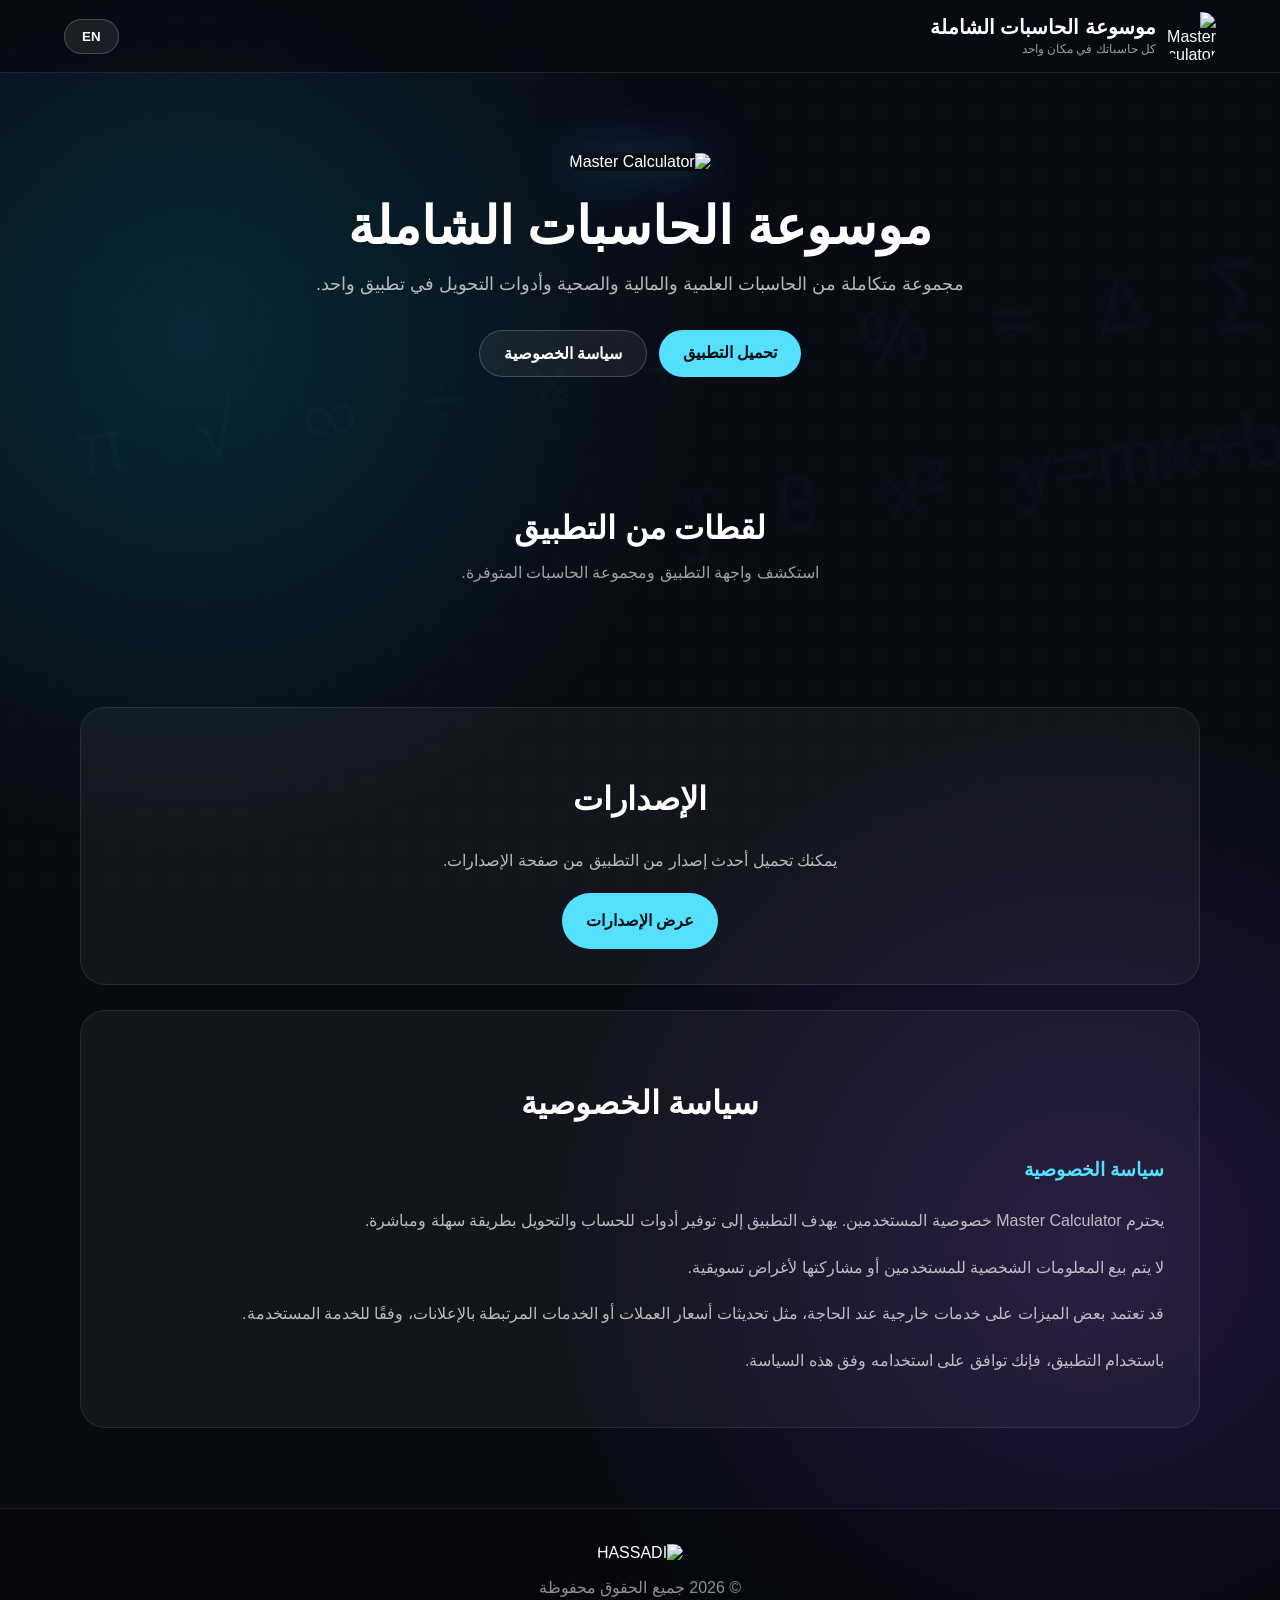
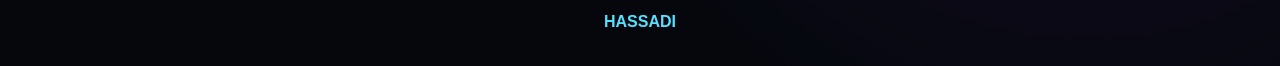
==== index.html @ a5259df1 "Create Master Calculator website" ====
<!DOCTYPE html>
<html lang="ar" dir="rtl">
<head>
  <meta charset="UTF-8">
  <meta name="viewport" content="width=device-width, initial-scale=1.0">

  <title>Master Calculator Hub</title>

  <meta name="description"
        content="Master Calculator Hub - مجموعة شاملة من الحاسبات والأدوات اليومية.">

  <link rel="icon" href="assets/images/app_icon.png">

  <link rel="stylesheet" href="style.css">
</head>

<body>

<div class="math-bg"></div>

<header class="topbar">
  <div class="brand">
    <img src="assets/images/app_icon.png" alt="Master Calculator">
    <div>
      <h1 data-ar="موسوعة الحاسبات الشاملة"
          data-en="Master Calculator Hub">
        موسوعة الحاسبات الشاملة
      </h1>

      <span data-ar="كل حاسباتك في مكان واحد"
            data-en="All your calculators in one place">
        كل حاسباتك في مكان واحد
      </span>
    </div>
  </div>

  <button id="languageButton" class="language-button">
    EN
  </button>
</header>

<main>

  <section class="hero">

    <img class="hero-icon"
         src="assets/images/app_icon.png"
         alt="Master Calculator">

    <h2 data-ar="موسوعة الحاسبات الشاملة"
        data-en="Master Calculator Hub">
      موسوعة الحاسبات الشاملة
    </h2>

    <p data-ar="مجموعة متكاملة من الحاسبات العلمية والمالية والصحية وأدوات التحويل في تطبيق واحد."
       data-en="A complete collection of scientific, financial, health and conversion calculators in one application.">
      مجموعة متكاملة من الحاسبات العلمية والمالية والصحية وأدوات التحويل في تطبيق واحد.
    </p>

    <div class="buttons">

      <a class="primary-button"
         href="#releases"
         data-ar="تحميل التطبيق"
         data-en="Download App">
        تحميل التطبيق
      </a>

      <a class="secondary-button"
         href="#privacy"
         data-ar="سياسة الخصوصية"
         data-en="Privacy Policy">
        سياسة الخصوصية
      </a>

    </div>

  </section>


  <section class="screens-section">

    <h2 data-ar="لقطات من التطبيق"
        data-en="App Screenshots">
      لقطات من التطبيق
    </h2>

    <p class="section-subtitle"
       data-ar="استكشف واجهة التطبيق ومجموعة الحاسبات المتوفرة."
       data-en="Explore the application interface and available calculators.">
      استكشف واجهة التطبيق ومجموعة الحاسبات المتوفرة.
    </p>

    <div id="screenshots" class="screenshots"></div>

  </section>


  <section id="releases" class="card-section">

    <h2 data-ar="الإصدارات"
        data-en="Releases">
      الإصدارات
    </h2>

    <p data-ar="يمكنك تحميل أحدث إصدار من التطبيق من صفحة الإصدارات."
       data-en="Download the latest version of the application from the releases page.">
      يمكنك تحميل أحدث إصدار من التطبيق من صفحة الإصدارات.
    </p>

    <a id="releaseLink"
       class="primary-button"
       href="releases/"
       data-ar="عرض الإصدارات"
       data-en="View Releases">
      عرض الإصدارات
    </a>

  </section>


  <section id="privacy" class="privacy card-section">

    <h2 data-ar="سياسة الخصوصية"
        data-en="Privacy Policy">
      سياسة الخصوصية
    </h2>

    <div id="privacy-ar">

      <h3>سياسة الخصوصية</h3>

      <p>
        يحترم Master Calculator خصوصية المستخدمين.
        يهدف التطبيق إلى توفير أدوات للحساب والتحويل بطريقة سهلة ومباشرة.
      </p>

      <p>
        لا يتم بيع المعلومات الشخصية للمستخدمين أو مشاركتها لأغراض تسويقية.
      </p>

      <p>
        قد تعتمد بعض الميزات على خدمات خارجية عند الحاجة، مثل تحديثات
        أسعار العملات أو الخدمات المرتبطة بالإعلانات، وفقًا للخدمة المستخدمة.
      </p>

      <p>
        باستخدام التطبيق، فإنك توافق على استخدامه وفق هذه السياسة.
      </p>

    </div>

    <div id="privacy-en" class="hidden">

      <h3>Privacy Policy</h3>

      <p>
        Master Calculator respects the privacy of its users.
        The application provides calculation and conversion tools in a simple
        and convenient way.
      </p>

      <p>
        Personal information is not sold or shared for marketing purposes.
      </p>

      <p>
        Some features may rely on external services when necessary, such as
        live currency updates or advertising-related services, according to
        the service being used.
      </p>

      <p>
        By using the application, you agree to use it in accordance with
        this policy.
      </p>

    </div>

  </section>

</main>


<footer>

  <img src="assets/images/app_icon.png"
       alt="HASSADI">

  <p>
    <span data-ar="© 2026 جميع الحقوق محفوظة"
          data-en="© 2026 All Rights Reserved">
      © 2026 جميع الحقوق محفوظة
    </span>
  </p>

  <a href="https://ebrahassad.github.io/Hassad-Apps/#apps"
     target="_blank"
     rel="noopener">
    HASSADI
  </a>

</footer>


<script src="script.js"></script>

</body>
</html>
---- style.css ----
* {
  box-sizing: border-box;
}

html {
  scroll-behavior: smooth;
}

body {
  margin: 0;
  min-height: 100vh;
  font-family: Arial, Tahoma, sans-serif;
  color: #ffffff;
  background:
    radial-gradient(circle at 15% 20%, rgba(0, 220, 255, .14), transparent 30%),
    radial-gradient(circle at 85% 75%, rgba(160, 70, 255, .16), transparent 32%),
    #080b14;
  overflow-x: hidden;
}

.math-bg {
  position: fixed;
  inset: 0;
  pointer-events: none;
  opacity: .10;
  background-image:
    radial-gradient(circle, rgba(255,255,255,.5) 1px, transparent 1px);
  background-size: 32px 32px;
  z-index: -1;
}

.math-bg::after {
  content: "∑  π  √  ∞  ÷  ×  +  −  %  ≈  Δ  ∫  θ  x²  y=mx+b";
  position: absolute;
  inset: 0;
  display: flex;
  align-items: center;
  justify-content: center;
  font-size: clamp(28px, 6vw, 80px);
  line-height: 2;
  word-spacing: 45px;
  transform: rotate(-8deg);
  color: rgba(100, 220, 255, .25);
}

.topbar {
  position: sticky;
  top: 0;
  z-index: 10;

  display: flex;
  align-items: center;
  justify-content: space-between;

  padding: 12px 5%;

  background: rgba(8, 11, 20, .88);
  backdrop-filter: blur(15px);

  border-bottom: 1px solid rgba(255,255,255,.10);
}

.brand {
  display: flex;
  align-items: center;
  gap: 12px;
}

.brand img {
  width: 48px;
  height: 48px;
  border-radius: 14px;
}

.brand h1 {
  margin: 0;
  font-size: 20px;
}

.brand span {
  color: rgba(255,255,255,.60);
  font-size: 12px;
}

.language-button {
  border: 1px solid rgba(255,255,255,.20);
  border-radius: 20px;
  padding: 9px 17px;

  color: white;
  background: rgba(255,255,255,.08);

  cursor: pointer;
  font-weight: bold;
}

main {
  width: min(1120px, 92%);
  margin: auto;
}

.hero {
  text-align: center;
  padding: 80px 15px 65px;
}

.hero-icon {
  width: 125px;
  height: 125px;
  border-radius: 30px;

  box-shadow:
    0 0 45px rgba(0, 210, 255, .25),
    0 0 80px rgba(150, 70, 255, .18);
}

.hero h2 {
  margin: 25px 0 12px;
  font-size: clamp(30px, 6vw, 52px);
}

.hero p {
  max-width: 720px;
  margin: auto;

  color: rgba(255,255,255,.70);
  font-size: 18px;
  line-height: 1.8;
}

.buttons {
  margin-top: 30px;

  display: flex;
  justify-content: center;
  gap: 12px;
  flex-wrap: wrap;
}

.primary-button,
.secondary-button {
  display: inline-block;

  padding: 13px 24px;
  border-radius: 30px;

  text-decoration: none;
  font-weight: bold;

  transition: .2s;
}

.primary-button {
  color: #061016;
  background: #56e0ff;
}

.secondary-button {
  color: white;
  border: 1px solid rgba(255,255,255,.20);
  background: rgba(255,255,255,.06);
}

.primary-button:hover,
.secondary-button:hover {
  transform: translateY(-2px);
}

.screens-section {
  padding: 40px 0 70px;
  text-align: center;
}

.screens-section h2,
.card-section h2 {
  font-size: 32px;
  margin-bottom: 8px;
}

.section-subtitle {
  color: rgba(255,255,255,.60);
}

.screenshots {
  margin-top: 30px;

  display: grid;
  grid-template-columns: repeat(3, 1fr);
  gap: 22px;
}

.screenshot {
  width: 100%;
  display: block;

  border-radius: 20px;

  background: #111522;

  border: 1px solid rgba(255,255,255,.10);

  box-shadow: 0 15px 45px rgba(0,0,0,.30);

  transition: transform .25s;
}

.screenshot:hover {
  transform: translateY(-6px);
}

.card-section {
  margin: 25px 0;
  padding: 35px;

  text-align: center;

  border-radius: 25px;

  background: rgba(255,255,255,.045);
  border: 1px solid rgba(255,255,255,.09);

  line-height: 1.9;
}

.card-section p {
  color: rgba(255,255,255,.70);
}

.privacy {
  text-align: start;
}

.privacy h2 {
  text-align: center;
}

.privacy h3 {
  color: #56e0ff;
}

footer {
  margin-top: 80px;
  padding: 35px 20px;

  text-align: center;

  background: rgba(0,0,0,.30);
  border-top: 1px solid rgba(255,255,255,.08);
}

footer img {
  width: 55px;
  height: 55px;
  border-radius: 14px;
}

footer p {
  color: rgba(255,255,255,.55);
}

footer a {
  color: #56e0ff;
  text-decoration: none;
  font-weight: bold;
}

.hidden {
  display: none;
}

@media (max-width: 800px) {

  .screenshots {
    grid-template-columns: repeat(2, 1fr);
  }

  .hero {
    padding-top: 55px;
  }

}

@media (max-width: 520px) {

  .brand h1 {
    font-size: 16px;
  }

  .brand span {
    display: none;
  }

  .screenshots {
    grid-template-columns: 1fr;
  }

  .card-section {
    padding: 24px;
  }

}
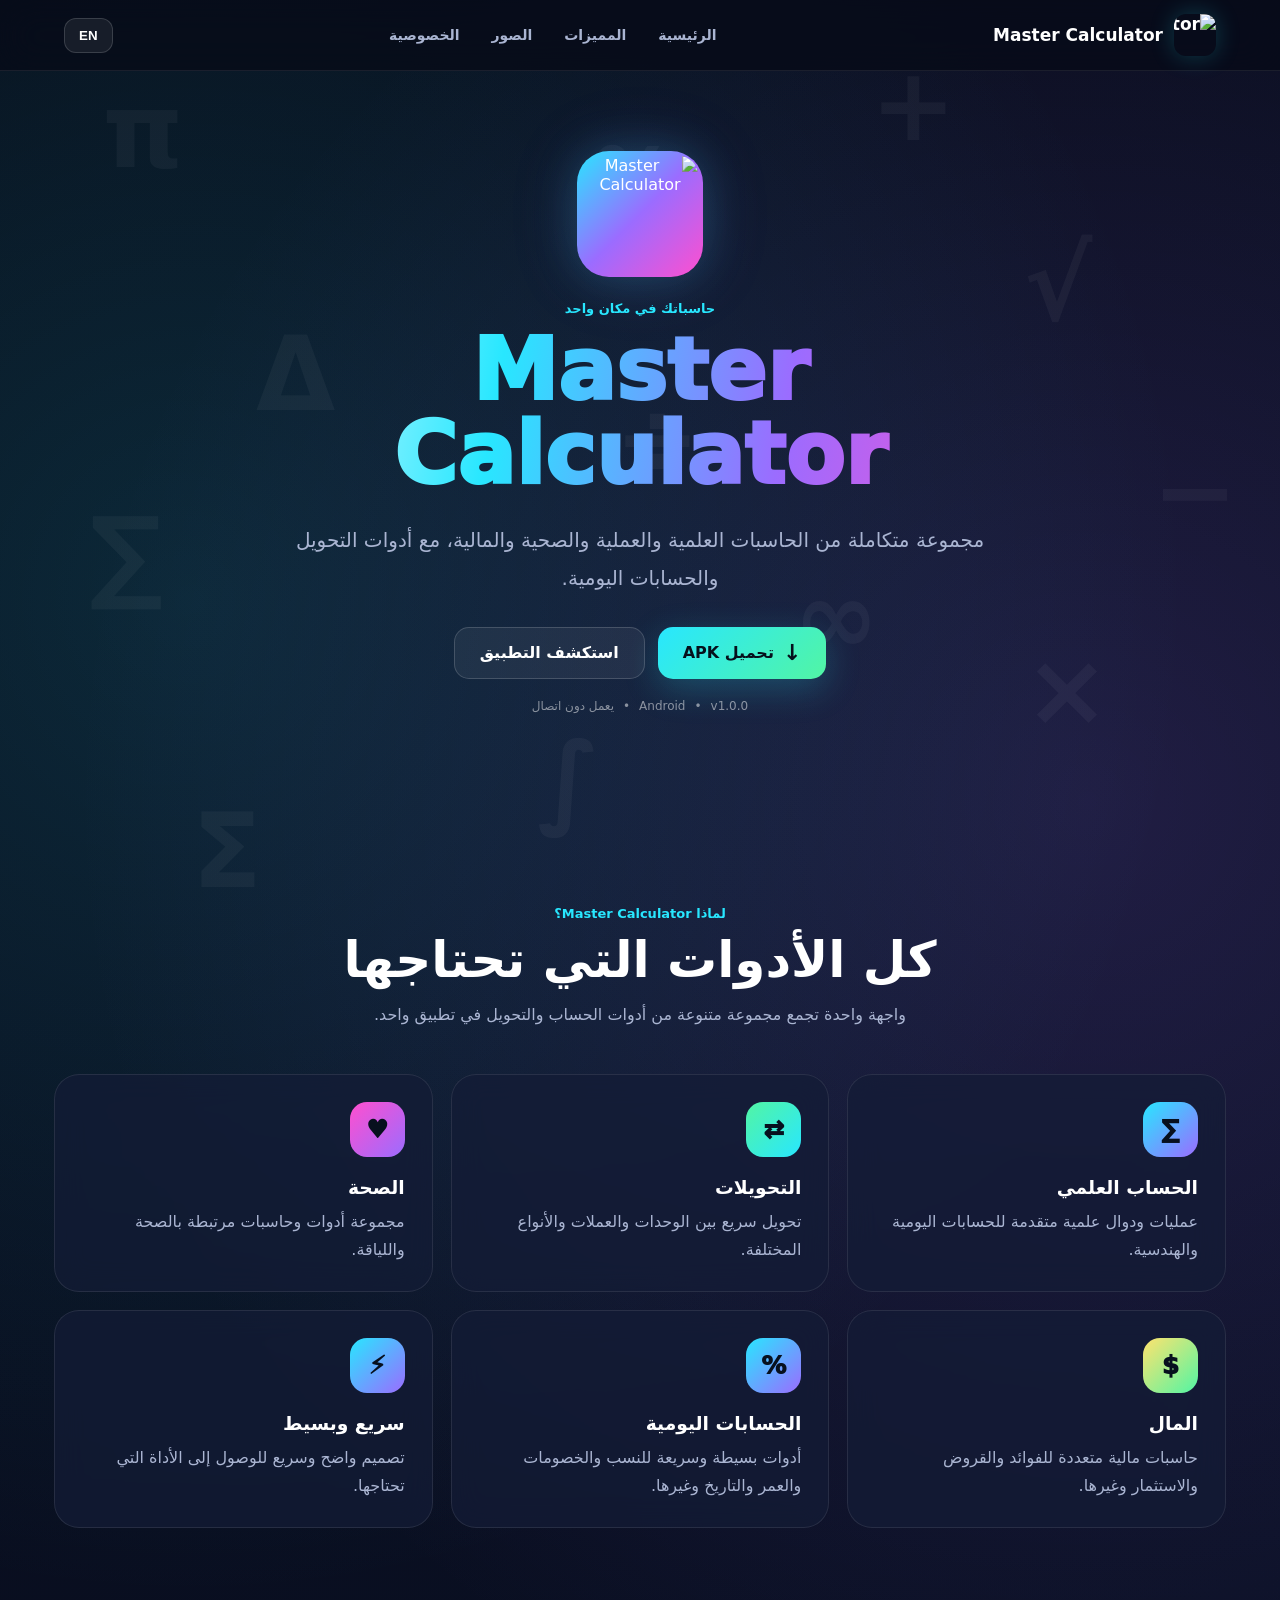
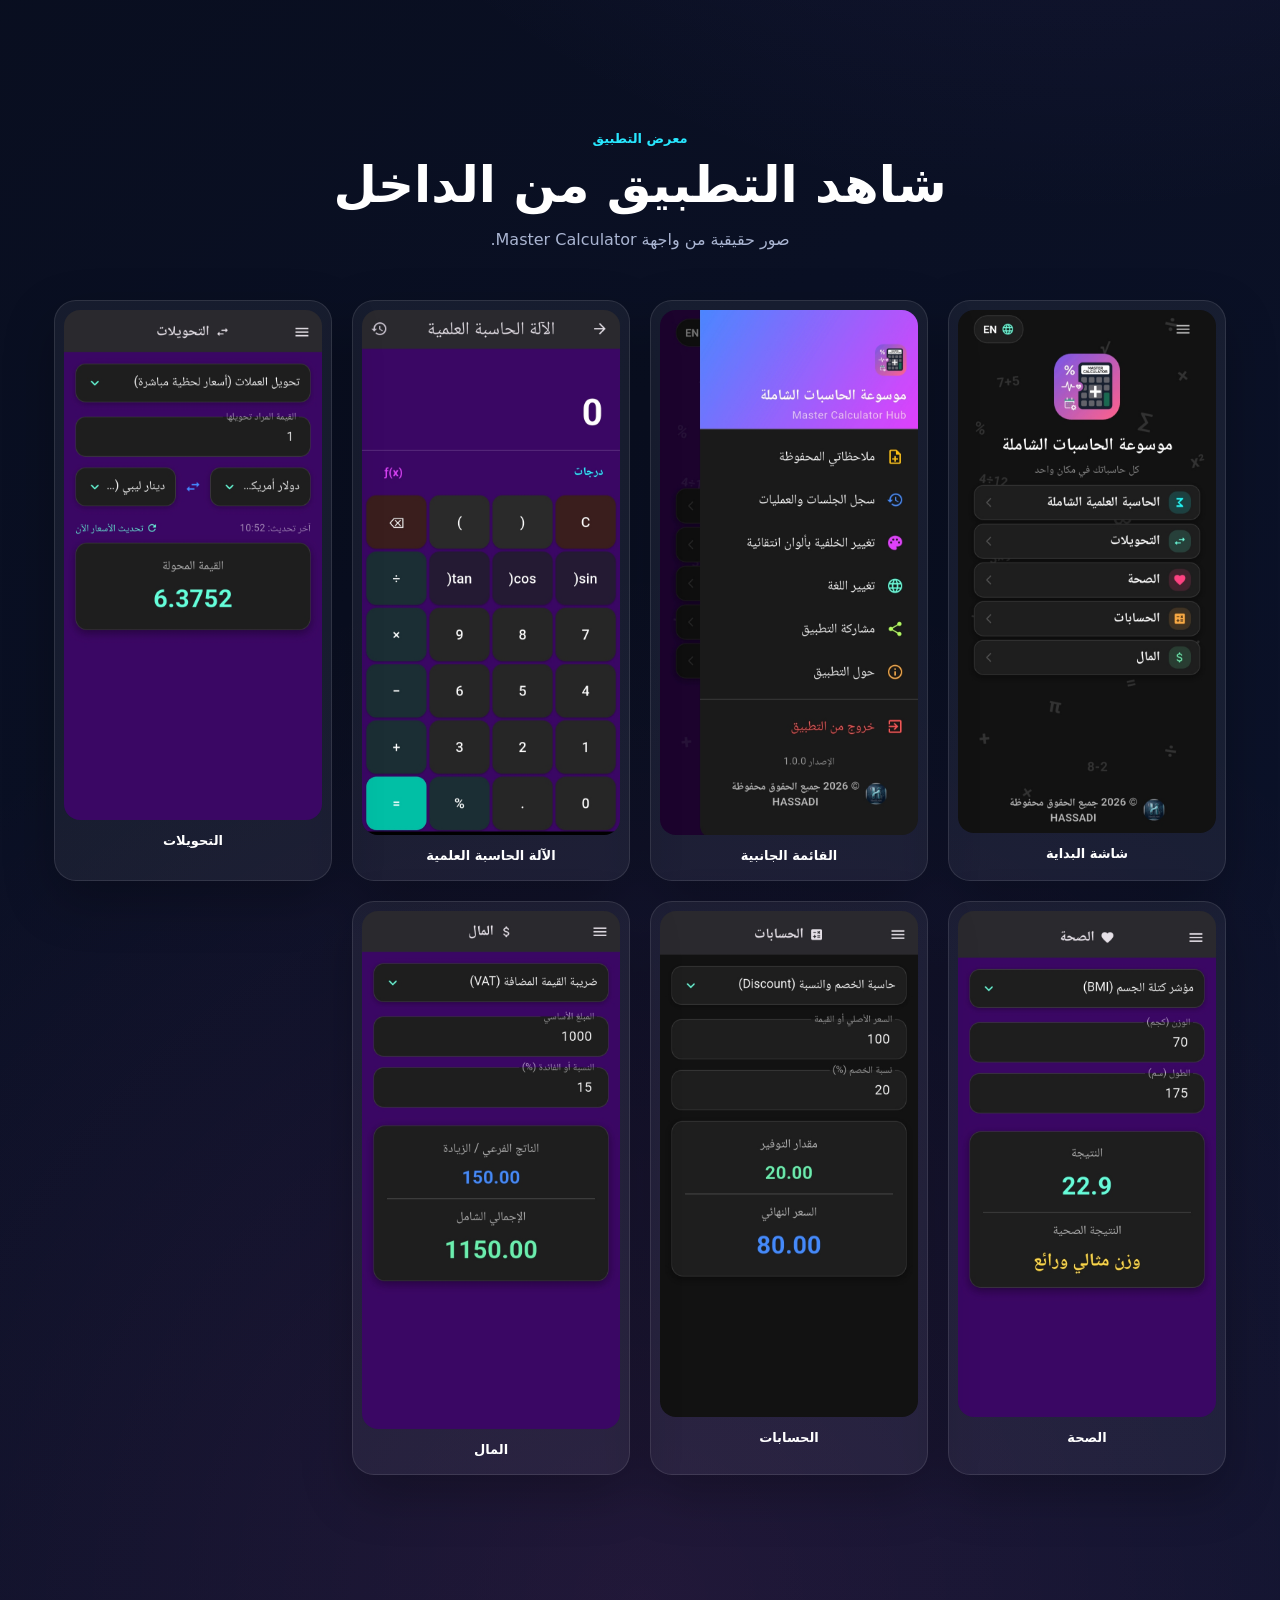
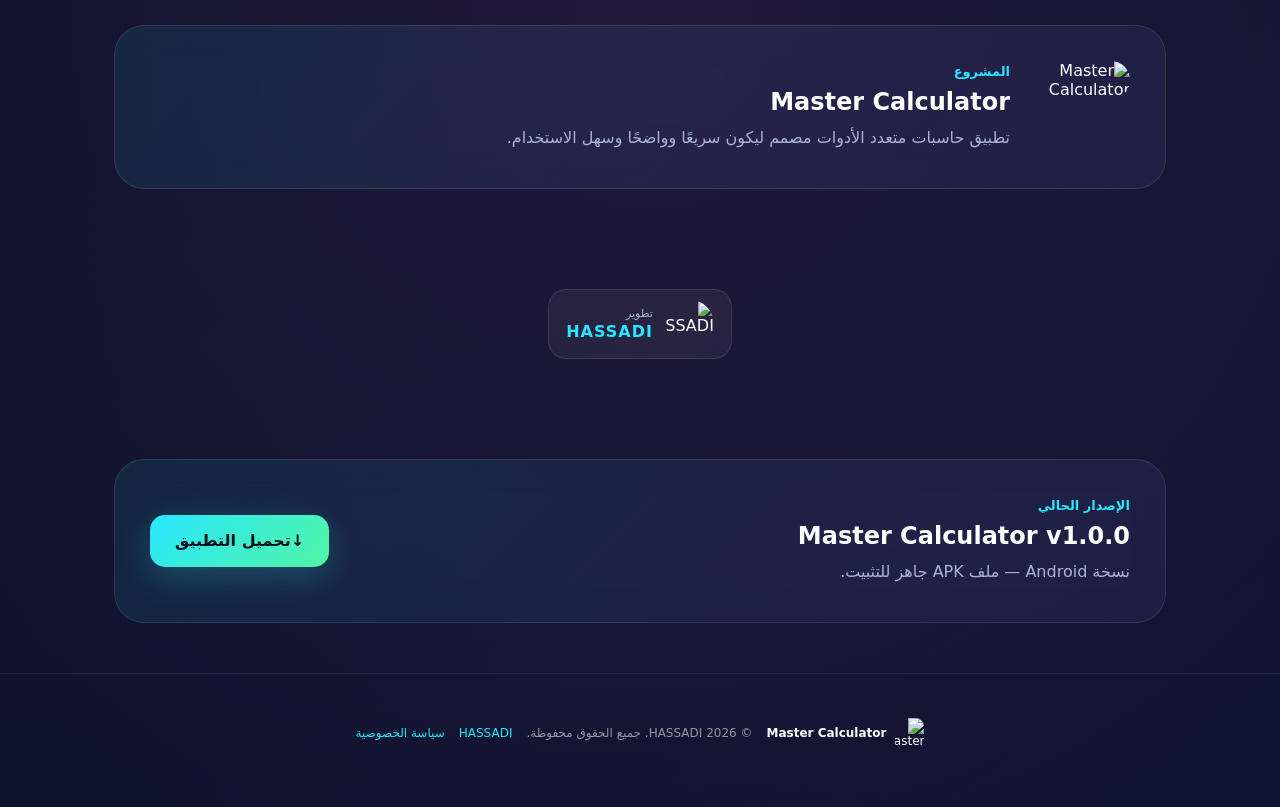
==== commit acadba86: "Redesign Master Calculator website" ====
--- a/index.html
+++ b/index.html
@@ -1,209 +1,587 @@
 <!DOCTYPE html>
 <html lang="ar" dir="rtl">
+
 <head>
   <meta charset="UTF-8">
-  <meta name="viewport" content="width=device-width, initial-scale=1.0">
-
-  <title>Master Calculator Hub</title>
+
+  <meta name="viewport"
+        content="width=device-width, initial-scale=1.0">
+
+  <meta name="theme-color" content="#070b18">
 
   <meta name="description"
-        content="Master Calculator Hub - مجموعة شاملة من الحاسبات والأدوات اليومية.">
-
-  <link rel="icon" href="assets/images/app_icon.png">
-
-  <link rel="stylesheet" href="style.css">
+        content="Master Calculator — مجموعة متكاملة من الحاسبات العلمية والصحية والمالية والتحويلات.">
+
+  <title>Master Calculator</title>
+
+  <link rel="icon"
+        href="assets/icons/app_icon.png">
+
+  <link rel="stylesheet"
+        href="style.css">
 </head>
 
 <body>
 
-<div class="math-bg"></div>
-
-<header class="topbar">
-  <div class="brand">
-    <img src="assets/images/app_icon.png" alt="Master Calculator">
-    <div>
-      <h1 data-ar="موسوعة الحاسبات الشاملة"
-          data-en="Master Calculator Hub">
-        موسوعة الحاسبات الشاملة
-      </h1>
-
-      <span data-ar="كل حاسباتك في مكان واحد"
-            data-en="All your calculators in one place">
-        كل حاسباتك في مكان واحد
-      </span>
+  <div class="math-bg" aria-hidden="true">
+    <span>π</span>
+    <span>√</span>
+    <span>∑</span>
+    <span>×</span>
+    <span>÷</span>
+    <span>∫</span>
+    <span>％</span>
+    <span>∞</span>
+    <span>Δ</span>
+    <span>Σ</span>
+    <span>+</span>
+    <span>−</span>
+  </div>
+
+  <header class="topbar">
+
+    <a class="brand" href="#home">
+      <img
+        src="assets/icons/app_icon.png"
+        alt="Master Calculator">
+
+      <span>Master Calculator</span>
+    </a>
+
+    <nav class="nav">
+
+      <a href="#home"
+         data-ar="الرئيسية"
+         data-en="Home">
+        الرئيسية
+      </a>
+
+      <a href="#features"
+         data-ar="المميزات"
+         data-en="Features">
+        المميزات
+      </a>
+
+      <a href="#screenshots"
+         data-ar="الصور"
+         data-en="Screenshots">
+        الصور
+      </a>
+
+      <a href="privacy.html"
+         data-ar="الخصوصية"
+         data-en="Privacy">
+        الخصوصية
+      </a>
+
+    </nav>
+
+    <button
+      class="language-button"
+      id="languageButton"
+      type="button">
+      EN
+    </button>
+
+  </header>
+
+
+  <main id="home">
+
+    <!-- HERO -->
+
+    <section class="hero">
+
+      <div class="hero-content">
+
+        <div class="hero-icon">
+          <img
+            src="assets/icons/app_icon.png"
+            alt="Master Calculator">
+        </div>
+
+        <div class="hero-badge"
+             data-ar="حاسباتك في مكان واحد"
+             data-en="All your calculators in one place">
+          حاسباتك في مكان واحد
+        </div>
+
+        <h1
+          data-ar="Master Calculator"
+          data-en="Master Calculator">
+          Master Calculator
+        </h1>
+
+        <p class="hero-description"
+           data-ar="مجموعة متكاملة من الحاسبات العلمية والعملية والصحية والمالية، مع أدوات التحويل والحسابات اليومية."
+           data-en="A complete collection of scientific, practical, health and finance calculators, with conversion tools for everyday calculations.">
+          مجموعة متكاملة من الحاسبات العلمية والعملية والصحية والمالية،
+          مع أدوات التحويل والحسابات اليومية.
+        </p>
+
+        <div class="hero-actions">
+
+          <a
+            class="download-button"
+            href="https://github.com/Ebrahassad/master-calculator-site/releases/download/v1.0.0/master-calculator.apk"
+            download="master-calculator.apk">
+
+            <span class="download-icon">↓</span>
+
+            <span
+              data-ar="تحميل APK"
+              data-en="Download APK">
+              تحميل APK
+            </span>
+
+          </a>
+
+          <a
+            class="secondary-button"
+            href="#screenshots"
+            data-ar="استكشف التطبيق"
+            data-en="Explore the App">
+            استكشف التطبيق
+          </a>
+
+        </div>
+
+        <div class="version-line">
+          <span>v1.0.0</span>
+          <span>•</span>
+          <span
+            data-ar="Android"
+            data-en="Android">
+            Android
+          </span>
+          <span>•</span>
+          <span
+            data-ar="يعمل دون اتصال"
+            data-en="Offline Ready">
+            يعمل دون اتصال
+          </span>
+        </div>
+
+      </div>
+
+    </section>
+
+
+    <!-- FEATURES -->
+
+    <section class="section"
+             id="features">
+
+      <div class="section-heading">
+
+        <span class="section-label"
+              data-ar="لماذا Master Calculator؟"
+              data-en="Why Master Calculator?">
+          لماذا Master Calculator؟
+        </span>
+
+        <h2
+          data-ar="كل الأدوات التي تحتاجها"
+          data-en="Everything you need">
+          كل الأدوات التي تحتاجها
+        </h2>
+
+        <p
+          data-ar="واجهة واحدة تجمع مجموعة متنوعة من أدوات الحساب والتحويل في تطبيق واحد."
+          data-en="One application bringing together a wide range of calculation and conversion tools.">
+          واجهة واحدة تجمع مجموعة متنوعة من أدوات الحساب والتحويل في تطبيق واحد.
+        </p>
+
+      </div>
+
+
+      <div class="feature-grid">
+
+        <article class="feature-card">
+          <div class="feature-icon">∑</div>
+          <h3
+            data-ar="الحساب العلمي"
+            data-en="Scientific">
+            الحساب العلمي
+          </h3>
+          <p
+            data-ar="عمليات ودوال علمية متقدمة للحسابات اليومية والهندسية."
+            data-en="Advanced scientific functions for everyday and engineering calculations.">
+            عمليات ودوال علمية متقدمة للحسابات اليومية والهندسية.
+          </p>
+        </article>
+
+
+        <article class="feature-card">
+          <div class="feature-icon">⇄</div>
+          <h3
+            data-ar="التحويلات"
+            data-en="Conversions">
+            التحويلات
+          </h3>
+          <p
+            data-ar="تحويل سريع بين الوحدات والعملات والأنواع المختلفة."
+            data-en="Fast conversion between units, currencies and different formats.">
+            تحويل سريع بين الوحدات والعملات والأنواع المختلفة.
+          </p>
+        </article>
+
+
+        <article class="feature-card">
+          <div class="feature-icon">♥</div>
+          <h3
+            data-ar="الصحة"
+            data-en="Health">
+            الصحة
+          </h3>
+          <p
+            data-ar="مجموعة أدوات وحاسبات مرتبطة بالصحة واللياقة."
+            data-en="Useful tools and calculators related to health and fitness.">
+            مجموعة أدوات وحاسبات مرتبطة بالصحة واللياقة.
+          </p>
+        </article>
+
+
+        <article class="feature-card">
+          <div class="feature-icon">$</div>
+          <h3
+            data-ar="المال"
+            data-en="Finance">
+            المال
+          </h3>
+          <p
+            data-ar="حاسبات مالية متعددة للفوائد والقروض والاستثمار وغيرها."
+            data-en="Multiple financial calculators for interest, loans, investment and more.">
+            حاسبات مالية متعددة للفوائد والقروض والاستثمار وغيرها.
+          </p>
+        </article>
+
+
+        <article class="feature-card">
+          <div class="feature-icon">%</div>
+          <h3
+            data-ar="الحسابات اليومية"
+            data-en="Daily Calculations">
+            الحسابات اليومية
+          </h3>
+          <p
+            data-ar="أدوات بسيطة وسريعة للنسب والخصومات والعمر والتاريخ وغيرها."
+            data-en="Quick tools for percentages, discounts, age, dates and more.">
+            أدوات بسيطة وسريعة للنسب والخصومات والعمر والتاريخ وغيرها.
+          </p>
+        </article>
+
+
+        <article class="feature-card">
+          <div class="feature-icon">⚡</div>
+          <h3
+            data-ar="سريع وبسيط"
+            data-en="Fast & Simple">
+            سريع وبسيط
+          </h3>
+          <p
+            data-ar="تصميم واضح وسريع للوصول إلى الأداة التي تحتاجها."
+            data-en="A clean and fast interface designed for quick access.">
+            تصميم واضح وسريع للوصول إلى الأداة التي تحتاجها.
+          </p>
+        </article>
+
+      </div>
+
+    </section>
+
+
+    <!-- SCREENSHOTS -->
+
+    <section class="section screenshots-section"
+             id="screenshots">
+
+      <div class="section-heading">
+
+        <span class="section-label"
+              data-ar="معرض التطبيق"
+              data-en="App Gallery">
+          معرض التطبيق
+        </span>
+
+        <h2
+          data-ar="شاهد التطبيق من الداخل"
+          data-en="See the app in action">
+          شاهد التطبيق من الداخل
+        </h2>
+
+        <p
+          data-ar="صور حقيقية من واجهة Master Calculator."
+          data-en="Real screenshots from the Master Calculator interface.">
+          صور حقيقية من واجهة Master Calculator.
+        </p>
+
+      </div>
+
+
+      <div class="screenshots-grid">
+
+        <figure class="screenshot-card">
+          <img
+            class="app-screen"
+            src="assets/screens/ar/a_1.jpg"
+            data-ar-src="assets/screens/ar/a_1.jpg"
+            data-en-src="assets/screens/en/e_1.jpg"
+            alt="Master Calculator">
+          <figcaption
+            data-ar="شاشة البداية"
+            data-en="Home Screen">
+            شاشة البداية
+          </figcaption>
+        </figure>
+
+
+        <figure class="screenshot-card">
+          <img
+            class="app-screen"
+            src="assets/screens/ar/a_2.jpg"
+            data-ar-src="assets/screens/ar/a_2.jpg"
+            data-en-src="assets/screens/en/e_2.jpg"
+            alt="Master Calculator Menu">
+          <figcaption
+            data-ar="القائمة الجانبية"
+            data-en="Side Menu">
+            القائمة الجانبية
+          </figcaption>
+        </figure>
+
+
+        <figure class="screenshot-card">
+          <img
+            class="app-screen"
+            src="assets/screens/ar/a_3.jpg"
+            data-ar-src="assets/screens/ar/a_3.jpg"
+            data-en-src="assets/screens/en/e_3.jpg"
+            alt="Scientific Calculator">
+          <figcaption
+            data-ar="الآلة الحاسبة العلمية"
+            data-en="Scientific Calculator">
+            الآلة الحاسبة العلمية
+          </figcaption>
+        </figure>
+
+
+        <figure class="screenshot-card">
+          <img
+            class="app-screen"
+            src="assets/screens/ar/a_4.jpg"
+            data-ar-src="assets/screens/ar/a_4.jpg"
+            data-en-src="assets/screens/en/e_4.jpg"
+            alt="Conversions">
+          <figcaption
+            data-ar="التحويلات"
+            data-en="Conversions">
+            التحويلات
+          </figcaption>
+        </figure>
+
+
+        <figure class="screenshot-card">
+          <img
+            class="app-screen"
+            src="assets/screens/ar/a_5.jpg"
+            data-ar-src="assets/screens/ar/a_5.jpg"
+            data-en-src="assets/screens/en/e_5.jpg"
+            alt="Health">
+          <figcaption
+            data-ar="الصحة"
+            data-en="Health">
+            الصحة
+          </figcaption>
+        </figure>
+
+
+        <figure class="screenshot-card">
+          <img
+            class="app-screen"
+            src="assets/screens/ar/a_6.jpg"
+            data-ar-src="assets/screens/ar/a_6.jpg"
+            data-en-src="assets/screens/en/e_6.jpg"
+            alt="Calculations">
+          <figcaption
+            data-ar="الحسابات"
+            data-en="Calculations">
+            الحسابات
+          </figcaption>
+        </figure>
+
+
+        <figure class="screenshot-card">
+          <img
+            class="app-screen"
+            src="assets/screens/ar/a_7.jpg"
+            data-ar-src="assets/screens/ar/a_7.jpg"
+            data-en-src="assets/screens/en/e_7.jpg"
+            alt="Finance">
+          <figcaption
+            data-ar="المال"
+            data-en="Finance">
+            المال
+          </figcaption>
+        </figure>
+
+      </div>
+
+    </section>
+
+
+    <!-- PROJECT -->
+
+    <section class="project-section">
+
+      <div class="project-card">
+
+        <div class="project-icon">
+          <img
+            src="assets/icons/app_icon.png"
+            alt="Master Calculator">
+        </div>
+
+        <div>
+
+          <span class="section-label"
+                data-ar="المشروع"
+                data-en="The Project">
+            المشروع
+          </span>
+
+          <h2
+            data-ar="Master Calculator"
+            data-en="Master Calculator">
+            Master Calculator
+          </h2>
+
+          <p
+            data-ar="تطبيق حاسبات متعدد الأدوات مصمم ليكون سريعًا وواضحًا وسهل الاستخدام."
+            data-en="A multi-tool calculator app designed to be fast, clear and easy to use.">
+            تطبيق حاسبات متعدد الأدوات مصمم ليكون سريعًا وواضحًا وسهل الاستخدام.
+          </p>
+
+        </div>
+
+      </div>
+
+    </section>
+
+
+    <!-- DEVELOPER -->
+
+    <section class="developer-section">
+
+      <a
+        class="developer-card"
+        href="https://ebrahassad.github.io/Hassadi-Apps/#apps"
+        target="_blank"
+        rel="noopener noreferrer">
+
+        <img
+          src="assets/icons/er_icon.png"
+          alt="HASSADI">
+
+        <div>
+
+          <span
+            data-ar="تطوير"
+            data-en="Developed by">
+            تطوير
+          </span>
+
+          <strong>HASSADI</strong>
+
+        </div>
+
+      </a>
+
+    </section>
+
+
+    <!-- DOWNLOAD -->
+
+    <section class="download-section">
+
+      <div class="download-card">
+
+        <div>
+
+          <span class="section-label"
+                data-ar="الإصدار الحالي"
+                data-en="Current Release">
+            الإصدار الحالي
+          </span>
+
+          <h2>Master Calculator v1.0.0</h2>
+
+          <p
+            data-ar="نسخة Android — ملف APK جاهز للتثبيت."
+            data-en="Android version — APK ready to install.">
+            نسخة Android — ملف APK جاهز للتثبيت.
+          </p>
+
+        </div>
+
+        <a
+          class="download-button"
+          href="https://github.com/Ebrahassad/master-calculator-site/releases/download/v1.0.0/master-calculator.apk"
+          download="master-calculator.apk">
+
+          ↓
+
+          <span
+            data-ar="تحميل التطبيق"
+            data-en="Download App">
+            تحميل التطبيق
+          </span>
+
+        </a>
+
+      </div>
+
+    </section>
+
+  </main>
+
+
+  <footer>
+
+    <div class="footer-brand">
+
+      <img
+        src="assets/icons/app_icon.png"
+        alt="Master Calculator">
+
+      <strong>Master Calculator</strong>
+
     </div>
-  </div>
-
-  <button id="languageButton" class="language-button">
-    EN
-  </button>
-</header>
-
-<main>
-
-  <section class="hero">
-
-    <img class="hero-icon"
-         src="assets/images/app_icon.png"
-         alt="Master Calculator">
-
-    <h2 data-ar="موسوعة الحاسبات الشاملة"
-        data-en="Master Calculator Hub">
-      موسوعة الحاسبات الشاملة
-    </h2>
-
-    <p data-ar="مجموعة متكاملة من الحاسبات العلمية والمالية والصحية وأدوات التحويل في تطبيق واحد."
-       data-en="A complete collection of scientific, financial, health and conversion calculators in one application.">
-      مجموعة متكاملة من الحاسبات العلمية والمالية والصحية وأدوات التحويل في تطبيق واحد.
+
+    <p
+      data-ar="© 2026 HASSADI. جميع الحقوق محفوظة."
+      data-en="© 2026 HASSADI. All rights reserved.">
+      © 2026 HASSADI. جميع الحقوق محفوظة.
     </p>
 
-    <div class="buttons">
-
-      <a class="primary-button"
-         href="#releases"
-         data-ar="تحميل التطبيق"
-         data-en="Download App">
-        تحميل التطبيق
-      </a>
-
-      <a class="secondary-button"
-         href="#privacy"
-         data-ar="سياسة الخصوصية"
-         data-en="Privacy Policy">
-        سياسة الخصوصية
-      </a>
-
-    </div>
-
-  </section>
-
-
-  <section class="screens-section">
-
-    <h2 data-ar="لقطات من التطبيق"
-        data-en="App Screenshots">
-      لقطات من التطبيق
-    </h2>
-
-    <p class="section-subtitle"
-       data-ar="استكشف واجهة التطبيق ومجموعة الحاسبات المتوفرة."
-       data-en="Explore the application interface and available calculators.">
-      استكشف واجهة التطبيق ومجموعة الحاسبات المتوفرة.
-    </p>
-
-    <div id="screenshots" class="screenshots"></div>
-
-  </section>
-
-
-  <section id="releases" class="card-section">
-
-    <h2 data-ar="الإصدارات"
-        data-en="Releases">
-      الإصدارات
-    </h2>
-
-    <p data-ar="يمكنك تحميل أحدث إصدار من التطبيق من صفحة الإصدارات."
-       data-en="Download the latest version of the application from the releases page.">
-      يمكنك تحميل أحدث إصدار من التطبيق من صفحة الإصدارات.
-    </p>
-
-    <a id="releaseLink"
-       class="primary-button"
-       href="releases/"
-       data-ar="عرض الإصدارات"
-       data-en="View Releases">
-      عرض الإصدارات
+    <a
+      href="https://ebrahassad.github.io/Hassadi-Apps/#apps"
+      target="_blank"
+      rel="noopener noreferrer">
+      HASSADI
     </a>
 
-  </section>
-
-
-  <section id="privacy" class="privacy card-section">
-
-    <h2 data-ar="سياسة الخصوصية"
-        data-en="Privacy Policy">
+    <a
+      href="privacy.html"
+      data-ar="سياسة الخصوصية"
+      data-en="Privacy Policy">
       سياسة الخصوصية
-    </h2>
-
-    <div id="privacy-ar">
-
-      <h3>سياسة الخصوصية</h3>
-
-      <p>
-        يحترم Master Calculator خصوصية المستخدمين.
-        يهدف التطبيق إلى توفير أدوات للحساب والتحويل بطريقة سهلة ومباشرة.
-      </p>
-
-      <p>
-        لا يتم بيع المعلومات الشخصية للمستخدمين أو مشاركتها لأغراض تسويقية.
-      </p>
-
-      <p>
-        قد تعتمد بعض الميزات على خدمات خارجية عند الحاجة، مثل تحديثات
-        أسعار العملات أو الخدمات المرتبطة بالإعلانات، وفقًا للخدمة المستخدمة.
-      </p>
-
-      <p>
-        باستخدام التطبيق، فإنك توافق على استخدامه وفق هذه السياسة.
-      </p>
-
-    </div>
-
-    <div id="privacy-en" class="hidden">
-
-      <h3>Privacy Policy</h3>
-
-      <p>
-        Master Calculator respects the privacy of its users.
-        The application provides calculation and conversion tools in a simple
-        and convenient way.
-      </p>
-
-      <p>
-        Personal information is not sold or shared for marketing purposes.
-      </p>
-
-      <p>
-        Some features may rely on external services when necessary, such as
-        live currency updates or advertising-related services, according to
-        the service being used.
-      </p>
-
-      <p>
-        By using the application, you agree to use it in accordance with
-        this policy.
-      </p>
-
-    </div>
-
-  </section>
-
-</main>
-
-
-<footer>
-
-  <img src="assets/images/app_icon.png"
-       alt="HASSADI">
-
-  <p>
-    <span data-ar="© 2026 جميع الحقوق محفوظة"
-          data-en="© 2026 All Rights Reserved">
-      © 2026 جميع الحقوق محفوظة
-    </span>
-  </p>
-
-  <a href="https://ebrahassad.github.io/Hassad-Apps/#apps"
-     target="_blank"
-     rel="noopener">
-    HASSADI
-  </a>
-
-</footer>
-
-
-<script src="script.js"></script>
+    </a>
+
+  </footer>
+
+
+  <script src="script.js"></script>
 
 </body>
 </html>
--- a/style.css
+++ b/style.css
@@ -1,3 +1,17 @@
+:root {
+  --bg: #070b18;
+  --bg2: #0d1530;
+  --card: rgba(20, 28, 55, .72);
+  --card2: rgba(255, 255, 255, .055);
+  --text: #ffffff;
+  --muted: #aab5d2;
+  --cyan: #28e7ff;
+  --purple: #9b6cff;
+  --pink: #ff4fcf;
+  --green: #52f5a4;
+  --yellow: #ffe36e;
+}
+
 * {
   box-sizing: border-box;
 }
@@ -8,294 +22,743 @@
 
 body {
   margin: 0;
+  color: var(--text);
+  background:
+    radial-gradient(circle at 15% 15%, rgba(40, 231, 255, .13), transparent 28%),
+    radial-gradient(circle at 85% 20%, rgba(155, 108, 255, .16), transparent 30%),
+    radial-gradient(circle at 50% 80%, rgba(255, 79, 207, .09), transparent 32%),
+    linear-gradient(145deg, var(--bg), var(--bg2));
+  font-family:
+    system-ui,
+    -apple-system,
+    BlinkMacSystemFont,
+    "Segoe UI",
+    sans-serif;
   min-height: 100vh;
-  font-family: Arial, Tahoma, sans-serif;
-  color: #ffffff;
-  background:
-    radial-gradient(circle at 15% 20%, rgba(0, 220, 255, .14), transparent 30%),
-    radial-gradient(circle at 85% 75%, rgba(160, 70, 255, .16), transparent 32%),
-    #080b14;
   overflow-x: hidden;
+}
+
+a {
+  color: inherit;
+  text-decoration: none;
 }
 
 .math-bg {
   position: fixed;
   inset: 0;
+  overflow: hidden;
   pointer-events: none;
-  opacity: .10;
-  background-image:
-    radial-gradient(circle, rgba(255,255,255,.5) 1px, transparent 1px);
-  background-size: 32px 32px;
   z-index: -1;
 }
 
-.math-bg::after {
-  content: "∑  π  √  ∞  ÷  ×  +  −  %  ≈  Δ  ∫  θ  x²  y=mx+b";
+.math-bg span {
   position: absolute;
-  inset: 0;
-  display: flex;
-  align-items: center;
-  justify-content: center;
-  font-size: clamp(28px, 6vw, 80px);
-  line-height: 2;
-  word-spacing: 45px;
-  transform: rotate(-8deg);
-  color: rgba(100, 220, 255, .25);
-}
+  color: rgba(255, 255, 255, .045);
+  font-size: clamp(50px, 8vw, 110px);
+  font-weight: 800;
+  user-select: none;
+}
+
+.math-bg span:nth-child(1) { top: 8%; left: 8%; }
+.math-bg span:nth-child(2) { top: 25%; left: 80%; }
+.math-bg span:nth-child(3) { top: 55%; left: 7%; }
+.math-bg span:nth-child(4) { top: 70%; left: 80%; }
+.math-bg span:nth-child(5) { top: 42%; left: 48%; }
+.math-bg span:nth-child(6) { top: 80%; left: 42%; }
+.math-bg span:nth-child(7) { top: 13%; left: 45%; }
+.math-bg span:nth-child(8) { top: 62%; left: 62%; }
+.math-bg span:nth-child(9) { top: 35%; left: 20%; }
+.math-bg span:nth-child(10) { top: 88%; left: 15%; }
+.math-bg span:nth-child(11) { top: 5%; left: 68%; }
+.math-bg span:nth-child(12) { top: 48%; left: 90%; }
 
 .topbar {
   position: sticky;
   top: 0;
-  z-index: 10;
+  z-index: 50;
+
+  width: 100%;
 
   display: flex;
   align-items: center;
   justify-content: space-between;
 
-  padding: 12px 5%;
-
-  background: rgba(8, 11, 20, .88);
+  gap: 20px;
+
+  padding: 14px clamp(18px, 5vw, 70px);
+
+  background: rgba(7, 11, 24, .78);
+  border-bottom: 1px solid rgba(255, 255, 255, .08);
+
+  backdrop-filter: blur(18px);
+}
+
+.brand {
+  display: flex;
+  align-items: center;
+  gap: 11px;
+
+  font-weight: 900;
+  font-size: 17px;
+  white-space: nowrap;
+}
+
+.brand img {
+  width: 42px;
+  height: 42px;
+  border-radius: 12px;
+  object-fit: cover;
+  box-shadow: 0 0 25px rgba(40, 231, 255, .22);
+}
+
+.nav {
+  display: flex;
+  align-items: center;
+  justify-content: center;
+  gap: clamp(12px, 3vw, 32px);
+}
+
+.nav a {
+  color: var(--muted);
+  font-size: 14px;
+  font-weight: 700;
+  transition: color .2s ease;
+}
+
+.nav a:hover {
+  color: white;
+}
+
+.language-button {
+  border: 1px solid rgba(255, 255, 255, .15);
+  border-radius: 12px;
+
+  padding: 9px 14px;
+
+  color: white;
+  background: rgba(255, 255, 255, .07);
+
+  font-weight: 800;
+  cursor: pointer;
+}
+
+.hero {
+  min-height: 720px;
+
+  display: flex;
+  align-items: center;
+  justify-content: center;
+
+  text-align: center;
+
+  padding: 80px 20px 90px;
+}
+
+.hero-content {
+  max-width: 850px;
+}
+
+.hero-icon {
+  width: 126px;
+  height: 126px;
+
+  margin: 0 auto 24px;
+
+  padding: 5px;
+
+  border-radius: 32px;
+
+  background:
+    linear-gradient(135deg, var(--cyan), var(--purple), var(--pink));
+
+  box-shadow:
+    0 0 45px rgba(40, 231, 255, .18),
+    0 0 70px rgba(155, 108, 255, .15);
+}
+
+.hero-icon img {
+  width: 100%;
+  height: 100%;
+
+  border-radius: 27px;
+
+  object-fit: cover;
+}
+
+.hero-badge,
+.section-label {
+  color: var(--cyan);
+  font-weight: 800;
+  font-size: 13px;
+}
+
+.hero h1 {
+  margin: 12px 0;
+
+  font-size: clamp(46px, 9vw, 86px);
+  line-height: .98;
+  font-weight: 950;
+
+  background:
+    linear-gradient(
+      100deg,
+      #fff,
+      var(--cyan),
+      var(--purple),
+      var(--pink)
+    );
+
+  -webkit-background-clip: text;
+  background-clip: text;
+  color: transparent;
+}
+
+.hero-description {
+  max-width: 700px;
+
+  margin: 24px auto;
+
+  color: var(--muted);
+
+  font-size: clamp(16px, 2.5vw, 20px);
+  line-height: 1.9;
+}
+
+.hero-actions {
+  display: flex;
+  justify-content: center;
+  align-items: center;
+  flex-wrap: wrap;
+
+  gap: 13px;
+
+  margin-top: 30px;
+}
+
+.download-button,
+.secondary-button {
+  display: inline-flex;
+  align-items: center;
+  justify-content: center;
+
+  min-height: 52px;
+
+  padding: 0 25px;
+
+  border-radius: 15px;
+
+  font-weight: 900;
+
+  transition:
+    transform .2s ease,
+    box-shadow .2s ease;
+}
+
+.download-button {
+  color: #06101c;
+
+  background:
+    linear-gradient(
+      135deg,
+      var(--cyan),
+      var(--green)
+    );
+
+  box-shadow:
+    0 10px 35px rgba(40, 231, 255, .22);
+}
+
+.download-button:hover,
+.secondary-button:hover {
+  transform: translateY(-3px);
+}
+
+.download-icon {
+  font-size: 22px;
+  margin-inline-end: 9px;
+}
+
+.secondary-button {
+  border: 1px solid rgba(255, 255, 255, .16);
+  background: rgba(255, 255, 255, .06);
+}
+
+.version-line {
+  display: flex;
+  justify-content: center;
+  gap: 9px;
+
+  margin-top: 20px;
+
+  color: rgba(255, 255, 255, .5);
+
+  font-size: 12px;
+}
+
+.section {
+  max-width: 1220px;
+  margin: 0 auto;
+
+  padding: 100px 24px;
+}
+
+.section-heading {
+  text-align: center;
+  margin-bottom: 45px;
+}
+
+.section-heading h2 {
+  margin: 9px 0 12px;
+
+  font-size: clamp(30px, 5vw, 50px);
+}
+
+.section-heading p {
+  max-width: 680px;
+
+  margin: auto;
+
+  color: var(--muted);
+
+  line-height: 1.8;
+}
+
+.feature-grid {
+  display: grid;
+
+  grid-template-columns:
+    repeat(3, minmax(0, 1fr));
+
+  gap: 18px;
+}
+
+.feature-card {
+  padding: 27px;
+
+  border:
+    1px solid rgba(255, 255, 255, .09);
+
+  border-radius: 25px;
+
+  background: var(--card);
+
   backdrop-filter: blur(15px);
 
-  border-bottom: 1px solid rgba(255,255,255,.10);
-}
-
-.brand {
-  display: flex;
-  align-items: center;
-  gap: 12px;
-}
-
-.brand img {
+  transition:
+    transform .25s ease,
+    border-color .25s ease;
+}
+
+.feature-card:hover {
+  transform: translateY(-6px);
+
+  border-color:
+    rgba(40, 231, 255, .3);
+}
+
+.feature-icon {
+  width: 55px;
+  height: 55px;
+
+  display: grid;
+  place-items: center;
+
+  margin-bottom: 20px;
+
+  border-radius: 17px;
+
+  color: #07101e;
+
+  background:
+    linear-gradient(
+      135deg,
+      var(--cyan),
+      var(--purple)
+    );
+
+  font-size: 25px;
+  font-weight: 950;
+}
+
+.feature-card:nth-child(2) .feature-icon {
+  background: linear-gradient(135deg, var(--green), var(--cyan));
+}
+
+.feature-card:nth-child(3) .feature-icon {
+  background: linear-gradient(135deg, var(--pink), var(--purple));
+}
+
+.feature-card:nth-child(4) .feature-icon {
+  background: linear-gradient(135deg, var(--yellow), var(--green));
+}
+
+.feature-card h3 {
+  margin: 0 0 10px;
+}
+
+.feature-card p {
+  margin: 0;
+
+  color: var(--muted);
+
+  line-height: 1.75;
+}
+
+.screenshots-grid {
+  display: grid;
+
+  grid-template-columns:
+    repeat(4, minmax(0, 1fr));
+
+  gap: 20px;
+}
+
+.screenshot-card {
+  margin: 0;
+
+  padding: 9px;
+
+  border-radius: 22px;
+
+  background:
+    rgba(255, 255, 255, .055);
+
+  border:
+    1px solid rgba(255, 255, 255, .10);
+
+  box-shadow:
+    0 20px 50px rgba(0, 0, 0, .25);
+
+  transition:
+    transform .25s ease,
+    border-color .25s ease;
+}
+
+.screenshot-card:hover {
+  transform: translateY(-7px);
+
+  border-color:
+    rgba(40, 231, 255, .3);
+}
+
+.app-screen {
+  display: block;
+
+  width: 100%;
+  height: auto;
+
+  border-radius: 16px;
+
+  object-fit: cover;
+}
+
+.screenshot-card figcaption {
+  padding: 13px 5px 8px;
+
+  text-align: center;
+
+  font-size: 13px;
+  font-weight: 800;
+}
+
+.project-section,
+.developer-section,
+.download-section {
+  max-width: 1100px;
+
+  margin: 0 auto;
+
+  padding: 50px 24px;
+}
+
+.project-card,
+.download-card {
+  display: flex;
+  align-items: center;
+  gap: 28px;
+
+  padding: 35px;
+
+  border-radius: 30px;
+
+  border:
+    1px solid rgba(255, 255, 255, .1);
+
+  background:
+    linear-gradient(
+      135deg,
+      rgba(40, 231, 255, .09),
+      rgba(155, 108, 255, .09)
+    );
+
+  backdrop-filter: blur(18px);
+}
+
+.project-icon {
+  flex: 0 0 auto;
+
+  width: 92px;
+  height: 92px;
+}
+
+.project-icon img {
+  width: 100%;
+  height: 100%;
+
+  border-radius: 24px;
+}
+
+.project-card h2,
+.download-card h2 {
+  margin: 8px 0;
+}
+
+.project-card p,
+.download-card p {
+  margin: 0;
+
+  color: var(--muted);
+
+  line-height: 1.8;
+}
+
+.developer-section {
+  display: flex;
+  justify-content: center;
+}
+
+.developer-card {
+  display: inline-flex;
+  align-items: center;
+
+  gap: 13px;
+
+  padding: 10px 17px;
+
+  border-radius: 18px;
+
+  border: 1px solid rgba(255, 255, 255, .1);
+
+  background: rgba(255, 255, 255, .055);
+
+  transition: transform .2s ease;
+}
+
+.developer-card:hover {
+  transform: translateY(-3px);
+}
+
+.developer-card img {
   width: 48px;
   height: 48px;
-  border-radius: 14px;
-}
-
-.brand h1 {
-  margin: 0;
-  font-size: 20px;
-}
-
-.brand span {
-  color: rgba(255,255,255,.60);
+
+  border-radius: 50%;
+
+  object-fit: cover;
+}
+
+.developer-card span {
+  display: block;
+
+  color: var(--muted);
+
+  font-size: 11px;
+}
+
+.developer-card strong {
+  display: block;
+
+  margin-top: 2px;
+
+  color: var(--cyan);
+
+  letter-spacing: 1px;
+}
+
+.download-card {
+  justify-content: space-between;
+}
+
+footer {
+  display: flex;
+  align-items: center;
+  justify-content: center;
+  flex-wrap: wrap;
+
+  gap: 14px;
+
+  padding: 40px 20px 55px;
+
+  color: rgba(255, 255, 255, .55);
+
+  border-top:
+    1px solid rgba(255, 255, 255, .08);
+
   font-size: 12px;
 }
 
-.language-button {
-  border: 1px solid rgba(255,255,255,.20);
-  border-radius: 20px;
-  padding: 9px 17px;
+.footer-brand {
+  display: flex;
+  align-items: center;
+  gap: 8px;
 
   color: white;
-  background: rgba(255,255,255,.08);
-
-  cursor: pointer;
-  font-weight: bold;
-}
-
-main {
-  width: min(1120px, 92%);
+}
+
+.footer-brand img {
+  width: 30px;
+  height: 30px;
+
+  border-radius: 8px;
+}
+
+footer a {
+  color: var(--cyan);
+}
+
+.privacy-page {
+  max-width: 900px;
+
   margin: auto;
-}
-
-.hero {
-  text-align: center;
-  padding: 80px 15px 65px;
-}
-
-.hero-icon {
-  width: 125px;
-  height: 125px;
-  border-radius: 30px;
-
-  box-shadow:
-    0 0 45px rgba(0, 210, 255, .25),
-    0 0 80px rgba(150, 70, 255, .18);
-}
-
-.hero h2 {
-  margin: 25px 0 12px;
-  font-size: clamp(30px, 6vw, 52px);
-}
-
-.hero p {
-  max-width: 720px;
-  margin: auto;
-
-  color: rgba(255,255,255,.70);
-  font-size: 18px;
-  line-height: 1.8;
-}
-
-.buttons {
-  margin-top: 30px;
-
-  display: flex;
-  justify-content: center;
-  gap: 12px;
-  flex-wrap: wrap;
-}
-
-.primary-button,
-.secondary-button {
-  display: inline-block;
-
-  padding: 13px 24px;
-  border-radius: 30px;
-
-  text-decoration: none;
-  font-weight: bold;
-
-  transition: .2s;
-}
-
-.primary-button {
-  color: #061016;
-  background: #56e0ff;
-}
-
-.secondary-button {
-  color: white;
-  border: 1px solid rgba(255,255,255,.20);
-  background: rgba(255,255,255,.06);
-}
-
-.primary-button:hover,
-.secondary-button:hover {
-  transform: translateY(-2px);
-}
-
-.screens-section {
-  padding: 40px 0 70px;
-  text-align: center;
-}
-
-.screens-section h2,
-.card-section h2 {
-  font-size: 32px;
-  margin-bottom: 8px;
-}
-
-.section-subtitle {
-  color: rgba(255,255,255,.60);
-}
-
-.screenshots {
-  margin-top: 30px;
-
-  display: grid;
-  grid-template-columns: repeat(3, 1fr);
-  gap: 22px;
-}
-
-.screenshot {
+
+  padding: 70px 20px;
+}
+
+.privacy-card {
+  padding: clamp(25px, 6vw, 55px);
+
+  border-radius: 32px;
+
+  border:
+    1px solid rgba(255, 255, 255, .1);
+
+  background:
+    rgba(15, 23, 48, .76);
+
+  backdrop-filter: blur(18px);
+}
+
+.privacy-icon {
+  width: 80px;
+  height: 80px;
+
+  margin-bottom: 25px;
+}
+
+.privacy-icon img {
   width: 100%;
-  display: block;
-
-  border-radius: 20px;
-
-  background: #111522;
-
-  border: 1px solid rgba(255,255,255,.10);
-
-  box-shadow: 0 15px 45px rgba(0,0,0,.30);
-
-  transition: transform .25s;
-}
-
-.screenshot:hover {
-  transform: translateY(-6px);
-}
-
-.card-section {
-  margin: 25px 0;
-  padding: 35px;
-
-  text-align: center;
-
-  border-radius: 25px;
-
-  background: rgba(255,255,255,.045);
-  border: 1px solid rgba(255,255,255,.09);
-
-  line-height: 1.9;
-}
-
-.card-section p {
-  color: rgba(255,255,255,.70);
-}
-
-.privacy {
-  text-align: start;
-}
-
-.privacy h2 {
-  text-align: center;
-}
-
-.privacy h3 {
-  color: #56e0ff;
-}
-
-footer {
-  margin-top: 80px;
-  padding: 35px 20px;
-
-  text-align: center;
-
-  background: rgba(0,0,0,.30);
-  border-top: 1px solid rgba(255,255,255,.08);
-}
-
-footer img {
-  width: 55px;
-  height: 55px;
-  border-radius: 14px;
-}
-
-footer p {
-  color: rgba(255,255,255,.55);
-}
-
-footer a {
-  color: #56e0ff;
-  text-decoration: none;
-  font-weight: bold;
-}
-
-.hidden {
-  display: none;
-}
-
-@media (max-width: 800px) {
-
-  .screenshots {
-    grid-template-columns: repeat(2, 1fr);
+  height: 100%;
+
+  border-radius: 22px;
+}
+
+.privacy-card h1 {
+  margin: 10px 0;
+
+  font-size: clamp(34px, 6vw, 55px);
+}
+
+.updated {
+  color: rgba(255, 255, 255, .45);
+  font-size: 12px;
+}
+
+.privacy-card section {
+  margin-top: 42px;
+}
+
+.privacy-card h2 {
+  margin-bottom: 10px;
+}
+
+.privacy-card p {
+  color: var(--muted);
+
+  line-height: 2;
+}
+
+.privacy-developer {
+  margin-top: 15px;
+}
+
+.privacy-back {
+  margin-top: 35px;
+}
+
+@media (max-width: 900px) {
+
+  .nav {
+    display: none;
+  }
+
+  .feature-grid {
+    grid-template-columns:
+      repeat(2, minmax(0, 1fr));
+  }
+
+  .screenshots-grid {
+    grid-template-columns:
+      repeat(3, minmax(0, 1fr));
+  }
+
+}
+
+@media (max-width: 650px) {
+
+  .topbar {
+    padding: 10px 14px;
+  }
+
+  .brand span {
+    font-size: 14px;
+  }
+
+  .brand img {
+    width: 36px;
+    height: 36px;
   }
 
   .hero {
-    padding-top: 55px;
-  }
-
-}
-
-@media (max-width: 520px) {
-
-  .brand h1 {
-    font-size: 16px;
-  }
-
-  .brand span {
-    display: none;
-  }
-
-  .screenshots {
+    min-height: auto;
+    padding: 70px 18px;
+  }
+
+  .hero-icon {
+    width: 100px;
+    height: 100px;
+  }
+
+  .feature-grid,
+  .screenshots-grid {
+    grid-template-columns:
+      repeat(2, minmax(0, 1fr));
+  }
+
+  .feature-card {
+    padding: 20px;
+  }
+
+  .project-card,
+  .download-card {
+    flex-direction: column;
+    align-items: flex-start;
+    padding: 25px;
+  }
+
+  .download-card .download-button {
+    width: 100%;
+  }
+
+  footer {
+    flex-direction: column;
+  }
+
+}
+
+@media (max-width: 400px) {
+
+  .screenshots-grid {
     grid-template-columns: 1fr;
   }
 
-  .card-section {
-    padding: 24px;
-  }
-
-}
+}
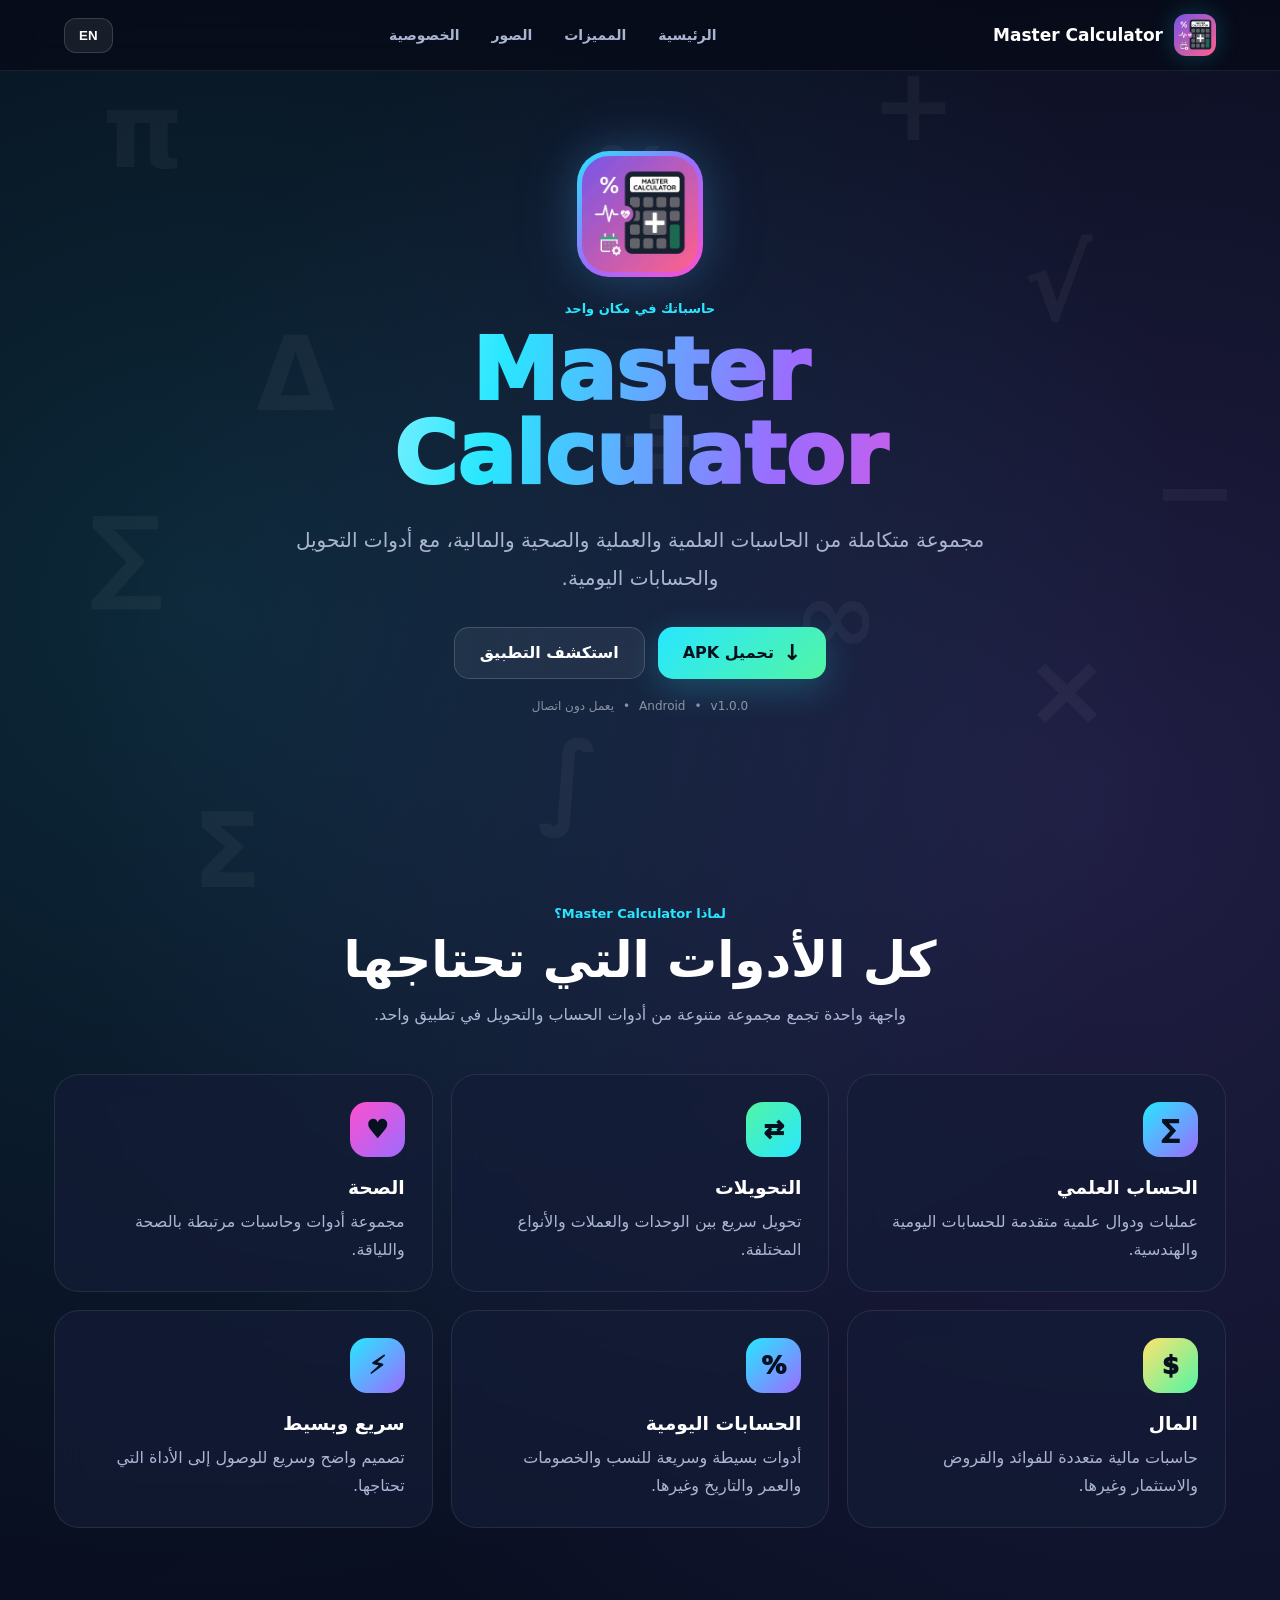
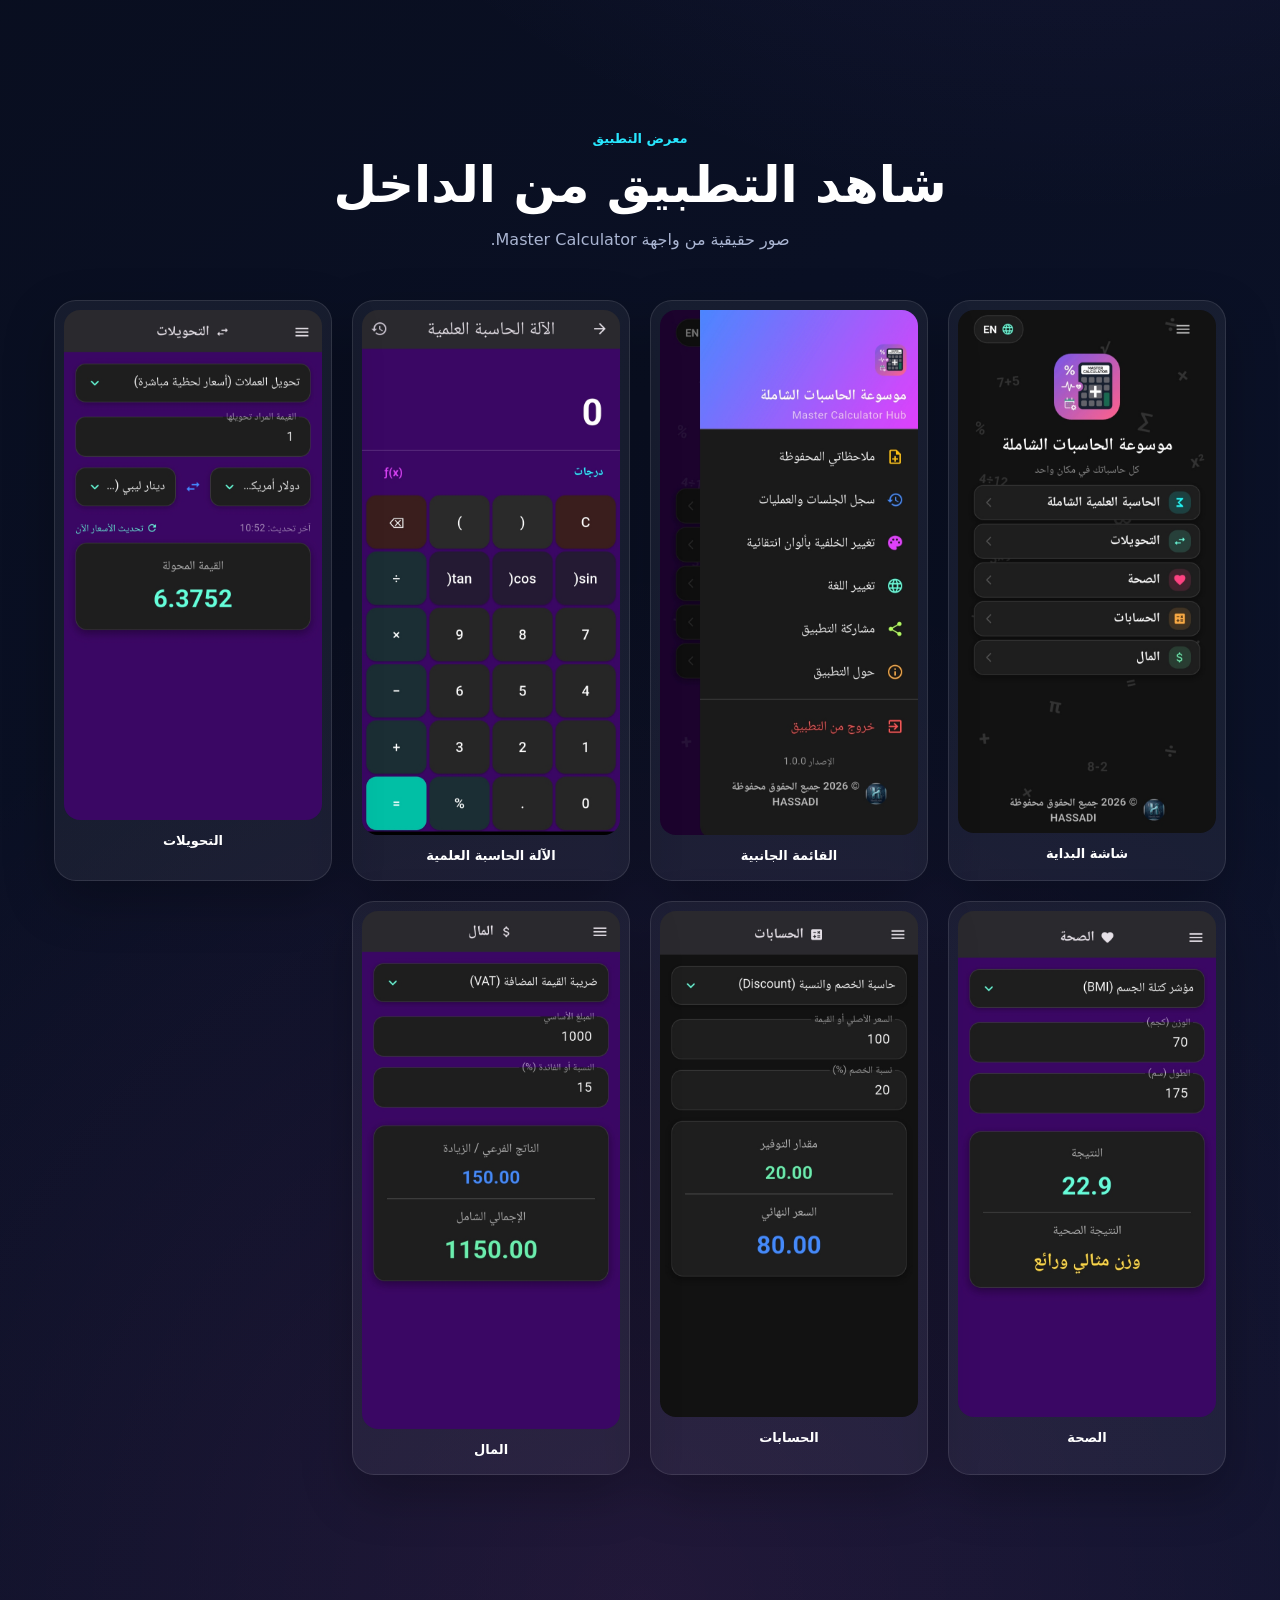
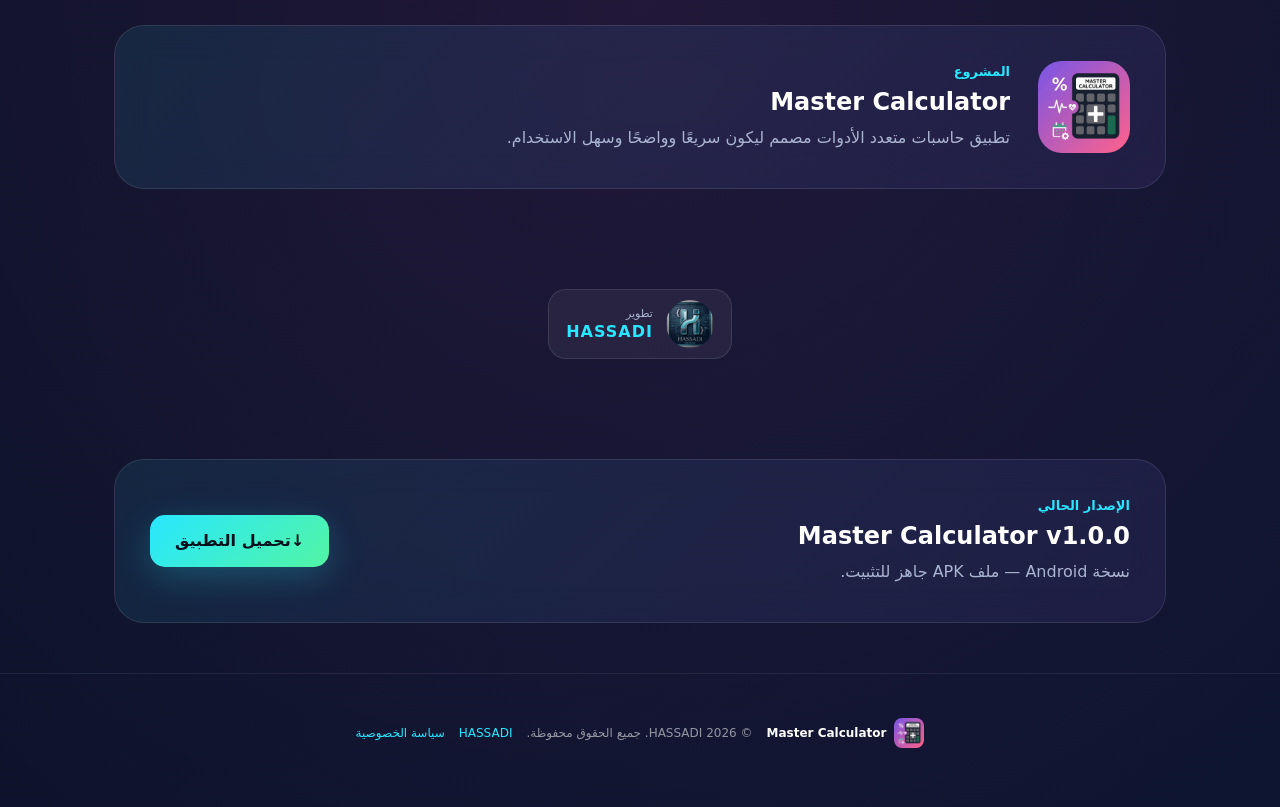
==== commit f44abd4b: "Fix website icon paths" ====
--- a/index.html
+++ b/index.html
@@ -15,7 +15,7 @@
   <title>Master Calculator</title>
 
   <link rel="icon"
-        href="assets/icons/app_icon.png">
+        href="assets/screens/icons/app_icon.png">
 
   <link rel="stylesheet"
         href="style.css">
@@ -42,7 +42,7 @@
 
     <a class="brand" href="#home">
       <img
-        src="assets/icons/app_icon.png"
+        src="assets/screens/icons/app_icon.png"
         alt="Master Calculator">
 
       <span>Master Calculator</span>
@@ -96,7 +96,7 @@
 
         <div class="hero-icon">
           <img
-            src="assets/icons/app_icon.png"
+            src="assets/screens/icons/app_icon.png"
             alt="Master Calculator">
         </div>
 
@@ -438,7 +438,7 @@
 
         <div class="project-icon">
           <img
-            src="assets/icons/app_icon.png"
+            src="assets/screens/icons/app_icon.png"
             alt="Master Calculator">
         </div>
 
@@ -480,7 +480,7 @@
         rel="noopener noreferrer">
 
         <img
-          src="assets/icons/er_icon.png"
+          src="assets/screens/icons/hr_icon.png"
           alt="HASSADI">
 
         <div>
@@ -551,7 +551,7 @@
     <div class="footer-brand">
 
       <img
-        src="assets/icons/app_icon.png"
+        src="assets/screens/icons/app_icon.png"
         alt="Master Calculator">
 
       <strong>Master Calculator</strong>
